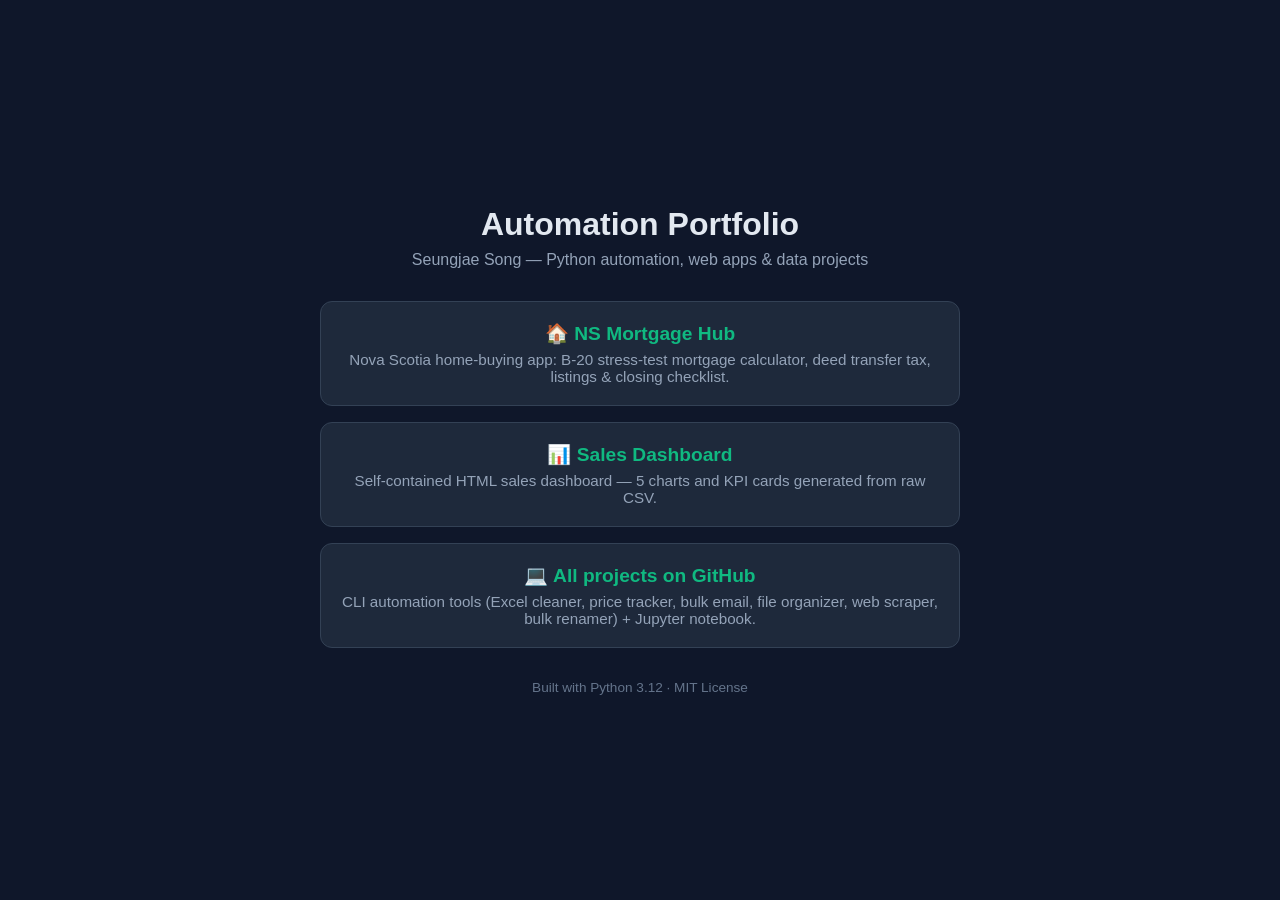
==== index.html @ ecf1da3f "Add portfolio landing page (index.html)" ====
<!DOCTYPE html>
<html lang="en">
<head>
<meta charset="UTF-8">
<meta name="viewport" content="width=device-width, initial-scale=1.0">
<title>Seungjae Song — Automation Portfolio</title>
<style>
  * { box-sizing: border-box; margin: 0; padding: 0; }
  body { font-family: -apple-system, BlinkMacSystemFont, "Segoe UI", Roboto, sans-serif; background: #0f172a; color: #e2e8f0; min-height: 100vh; display: flex; align-items: center; justify-content: center; padding: 24px; }
  .wrap { max-width: 640px; width: 100%; text-align: center; }
  h1 { font-size: 2rem; margin-bottom: 8px; }
  p.sub { color: #94a3b8; margin-bottom: 32px; }
  .cards { display: grid; gap: 16px; }
  a.card { display: block; background: #1e293b; border: 1px solid #334155; border-radius: 12px; padding: 20px; text-decoration: none; color: inherit; transition: transform .15s, border-color .15s; }
  a.card:hover { transform: translateY(-2px); border-color: #10b981; }
  a.card h2 { font-size: 1.2rem; color: #10b981; margin-bottom: 6px; }
  a.card p { color: #94a3b8; font-size: .95rem; }
  .foot { margin-top: 32px; color: #64748b; font-size: .85rem; }
  .foot a { color: #10b981; }
</style>
</head>
<body>
<div class="wrap">
  <h1>Automation Portfolio</h1>
  <p class="sub">Seungjae Song — Python automation, web apps &amp; data projects</p>
  <div class="cards">
    <a class="card" href="./ns-mortgage-hub/">
      <h2>🏠 NS Mortgage Hub</h2>
      <p>Nova Scotia home-buying app: B-20 stress-test mortgage calculator, deed transfer tax, listings &amp; closing checklist.</p>
    </a>
    <a class="card" href="./dashboard-demo/dashboard/">
      <h2>📊 Sales Dashboard</h2>
      <p>Self-contained HTML sales dashboard — 5 charts and KPI cards generated from raw CSV.</p>
    </a>
    <a class="card" href="https://github.com/ocean1547-ui/automation-portfolio">
      <h2>💻 All projects on GitHub</h2>
      <p>CLI automation tools (Excel cleaner, price tracker, bulk email, file organizer, web scraper, bulk renamer) + Jupyter notebook.</p>
    </a>
  </div>
  <p class="foot">Built with Python 3.12 · MIT License</p>
</div>
</body>
</html>
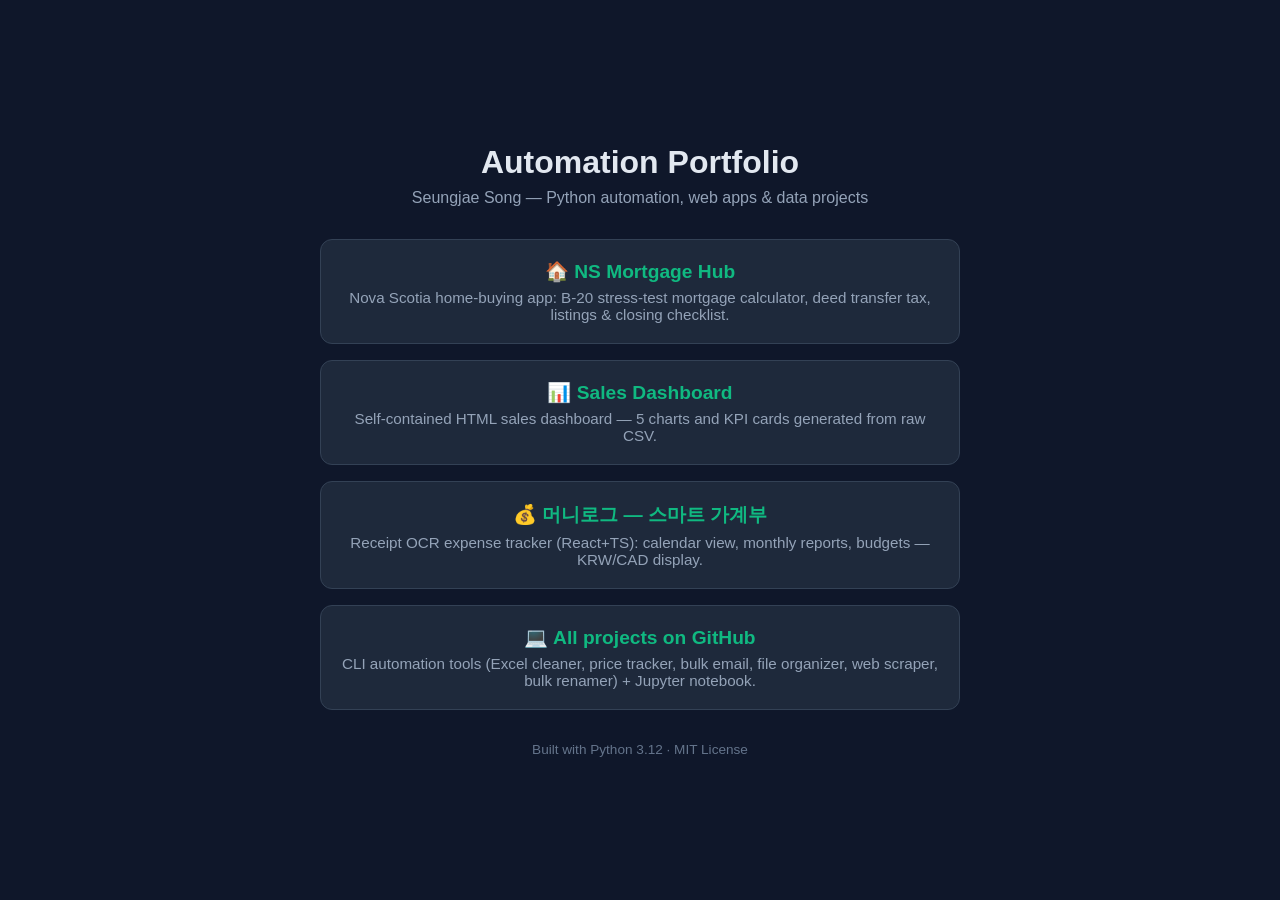
==== commit 7ba527f9: "Add MoneyLog expense tracker app (moneylog/) with currency conversion fix" ====
--- a/index.html
+++ b/index.html
@@ -32,6 +32,10 @@
       <h2>📊 Sales Dashboard</h2>
       <p>Self-contained HTML sales dashboard — 5 charts and KPI cards generated from raw CSV.</p>
     </a>
+    <a class="card" href="./moneylog/">
+      <h2>💰 머니로그 — 스마트 가계부</h2>
+      <p>Receipt OCR expense tracker (React+TS): calendar view, monthly reports, budgets — KRW/CAD display.</p>
+    </a>
     <a class="card" href="https://github.com/ocean1547-ui/automation-portfolio">
       <h2>💻 All projects on GitHub</h2>
       <p>CLI automation tools (Excel cleaner, price tracker, bulk email, file organizer, web scraper, bulk renamer) + Jupyter notebook.</p>
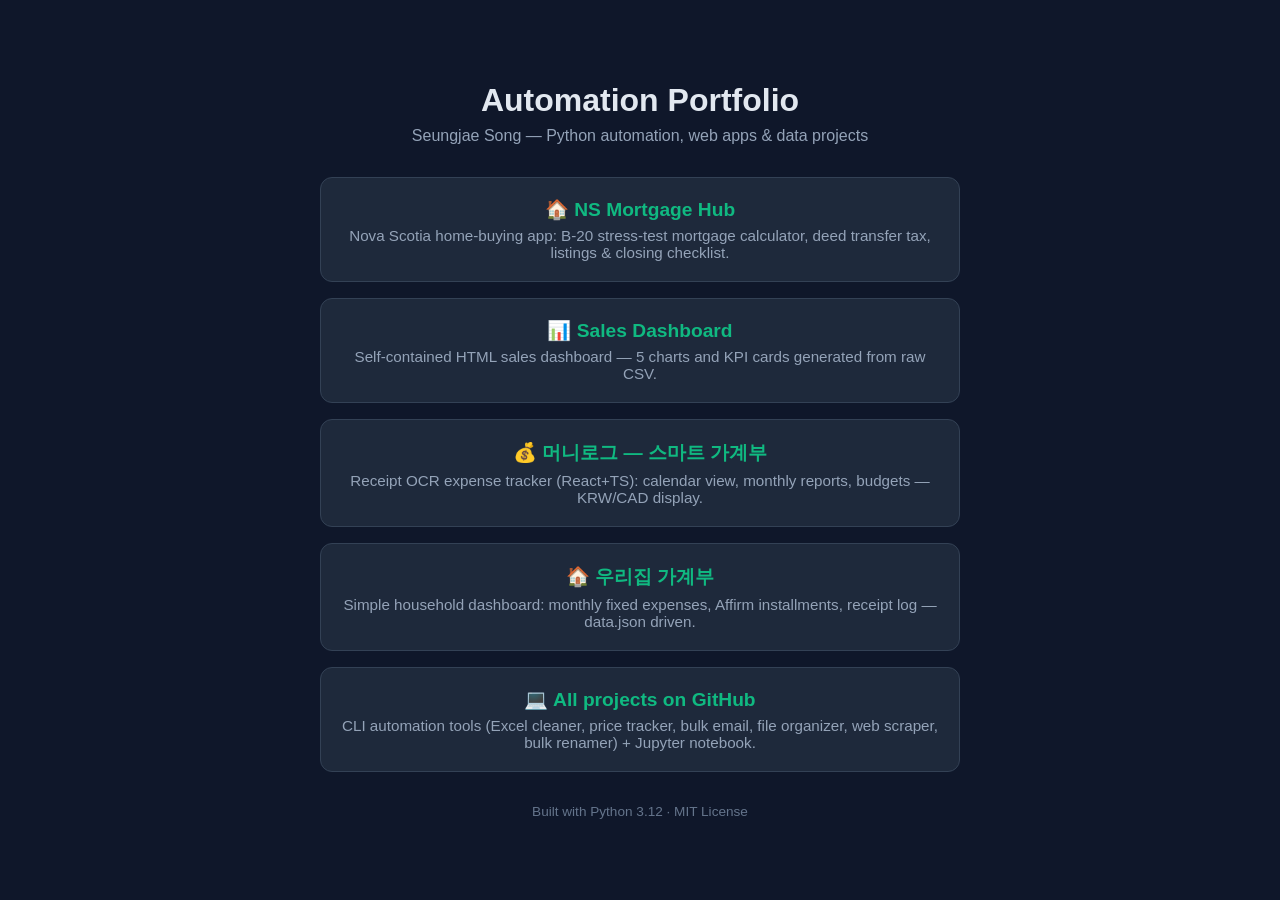
==== commit 081723f3: "Add household dashboard (우리집 가계부): fixed expenses + Affirm + receipts, data.json driven" ====
--- a/index.html
+++ b/index.html
@@ -36,6 +36,10 @@
       <h2>💰 머니로그 — 스마트 가계부</h2>
       <p>Receipt OCR expense tracker (React+TS): calendar view, monthly reports, budgets — KRW/CAD display.</p>
     </a>
+    <a class="card" href="./household/">
+      <h2>🏠 우리집 가계부</h2>
+      <p>Simple household dashboard: monthly fixed expenses, Affirm installments, receipt log — data.json driven.</p>
+    </a>
     <a class="card" href="https://github.com/ocean1547-ui/automation-portfolio">
       <h2>💻 All projects on GitHub</h2>
       <p>CLI automation tools (Excel cleaner, price tracker, bulk email, file organizer, web scraper, bulk renamer) + Jupyter notebook.</p>
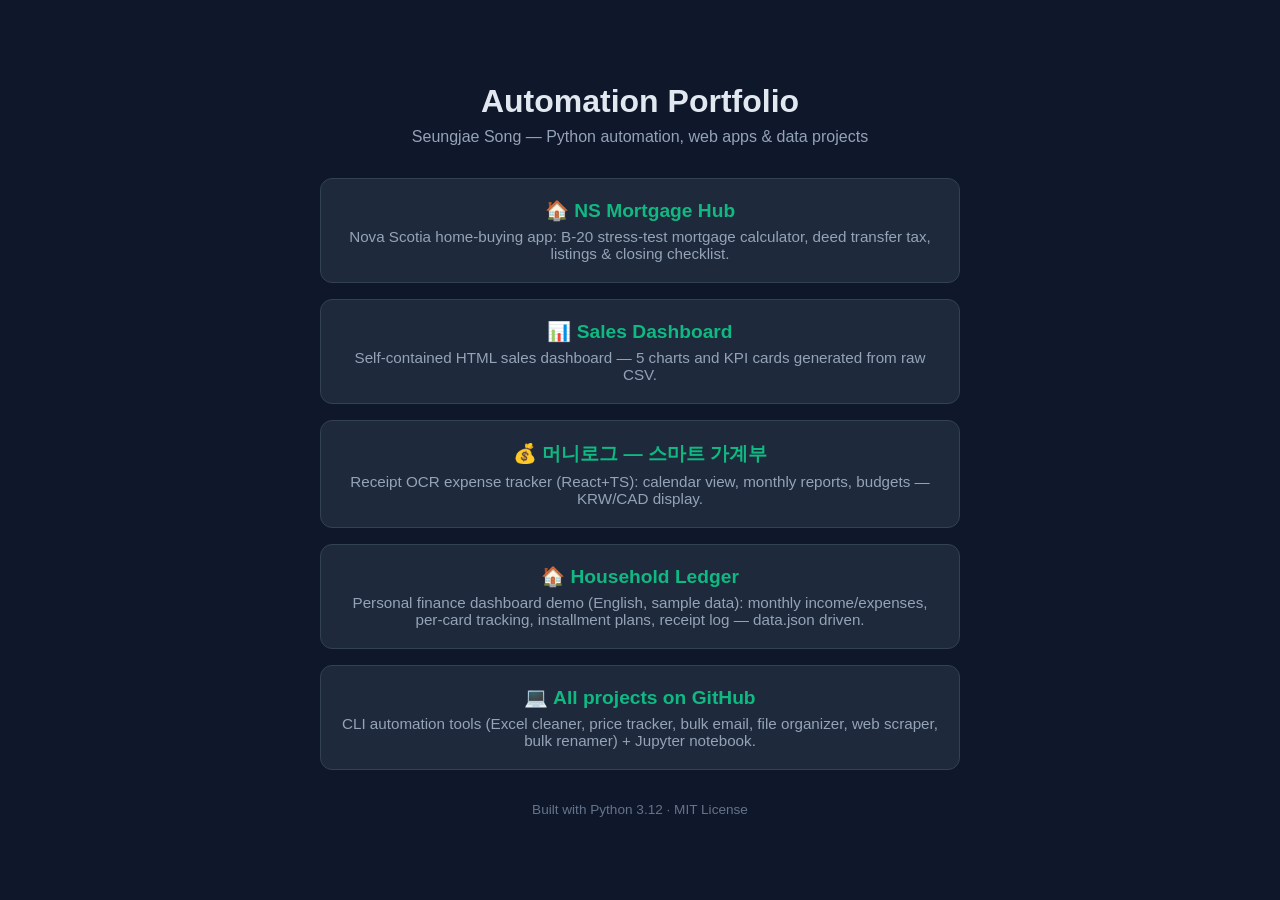
==== commit 634e80aa: "가계부 영어 포트폴리오 데모로 재출시 (샘플 데이터, 비밀번호 게이트 제거)" ====
--- a/index.html
+++ b/index.html
@@ -37,8 +37,8 @@
       <p>Receipt OCR expense tracker (React+TS): calendar view, monthly reports, budgets — KRW/CAD display.</p>
     </a>
     <a class="card" href="./household/">
-      <h2>🏠 우리집 가계부</h2>
-      <p>Simple household dashboard: monthly fixed expenses, Affirm installments, receipt log — data.json driven.</p>
+      <h2>🏠 Household Ledger</h2>
+      <p>Personal finance dashboard demo (English, sample data): monthly income/expenses, per-card tracking, installment plans, receipt log — data.json driven.</p>
     </a>
     <a class="card" href="https://github.com/ocean1547-ui/automation-portfolio">
       <h2>💻 All projects on GitHub</h2>
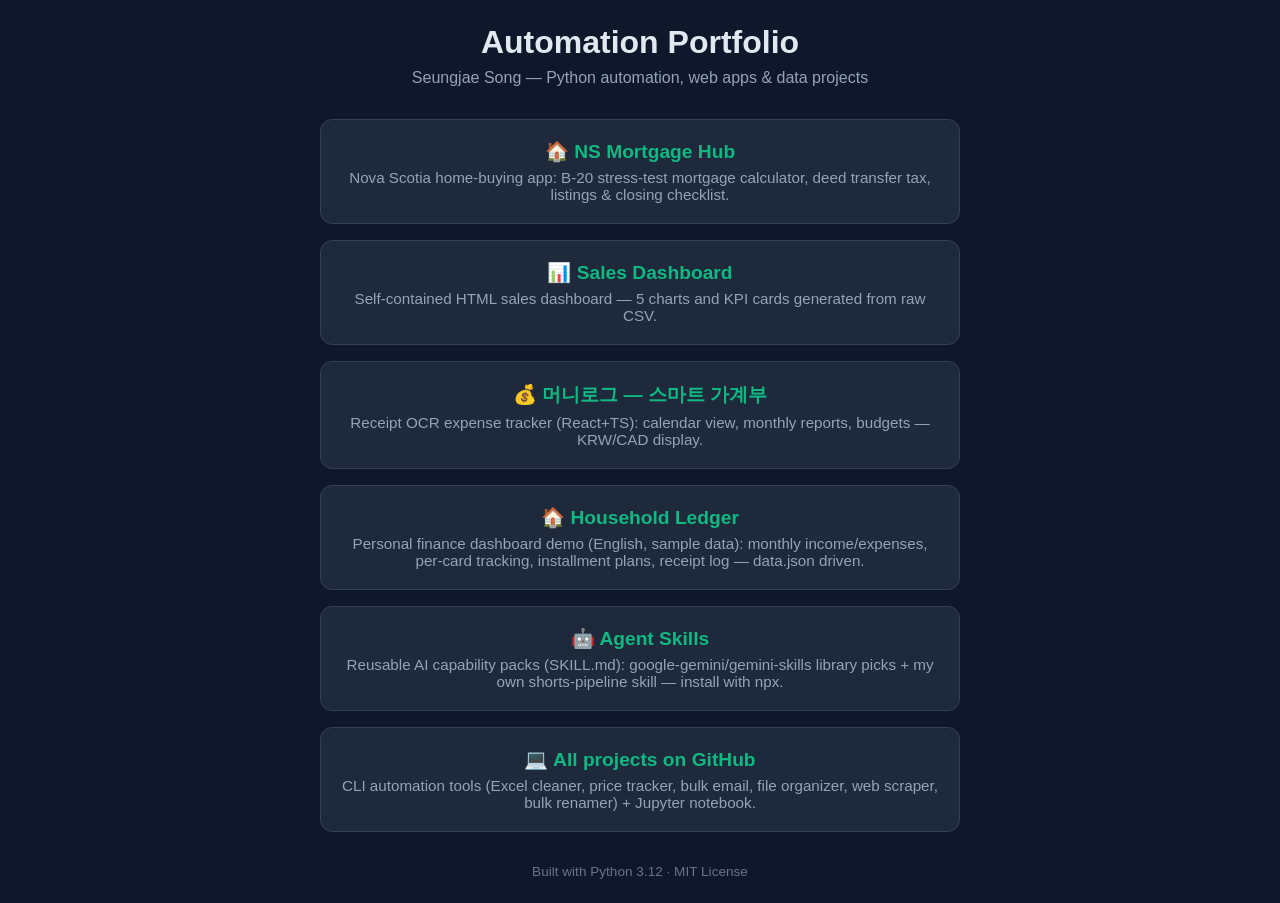
==== commit 0cb9302e: "Agent Skills 데모 추가 (agent-skills/)" ====
--- a/index.html
+++ b/index.html
@@ -40,6 +40,10 @@
       <h2>🏠 Household Ledger</h2>
       <p>Personal finance dashboard demo (English, sample data): monthly income/expenses, per-card tracking, installment plans, receipt log — data.json driven.</p>
     </a>
+    <a class="card" href="./agent-skills/">
+      <h2>🤖 Agent Skills</h2>
+      <p>Reusable AI capability packs (SKILL.md): google-gemini/gemini-skills library picks + my own shorts-pipeline skill — install with npx.</p>
+    </a>
     <a class="card" href="https://github.com/ocean1547-ui/automation-portfolio">
       <h2>💻 All projects on GitHub</h2>
       <p>CLI automation tools (Excel cleaner, price tracker, bulk email, file organizer, web scraper, bulk renamer) + Jupyter notebook.</p>
